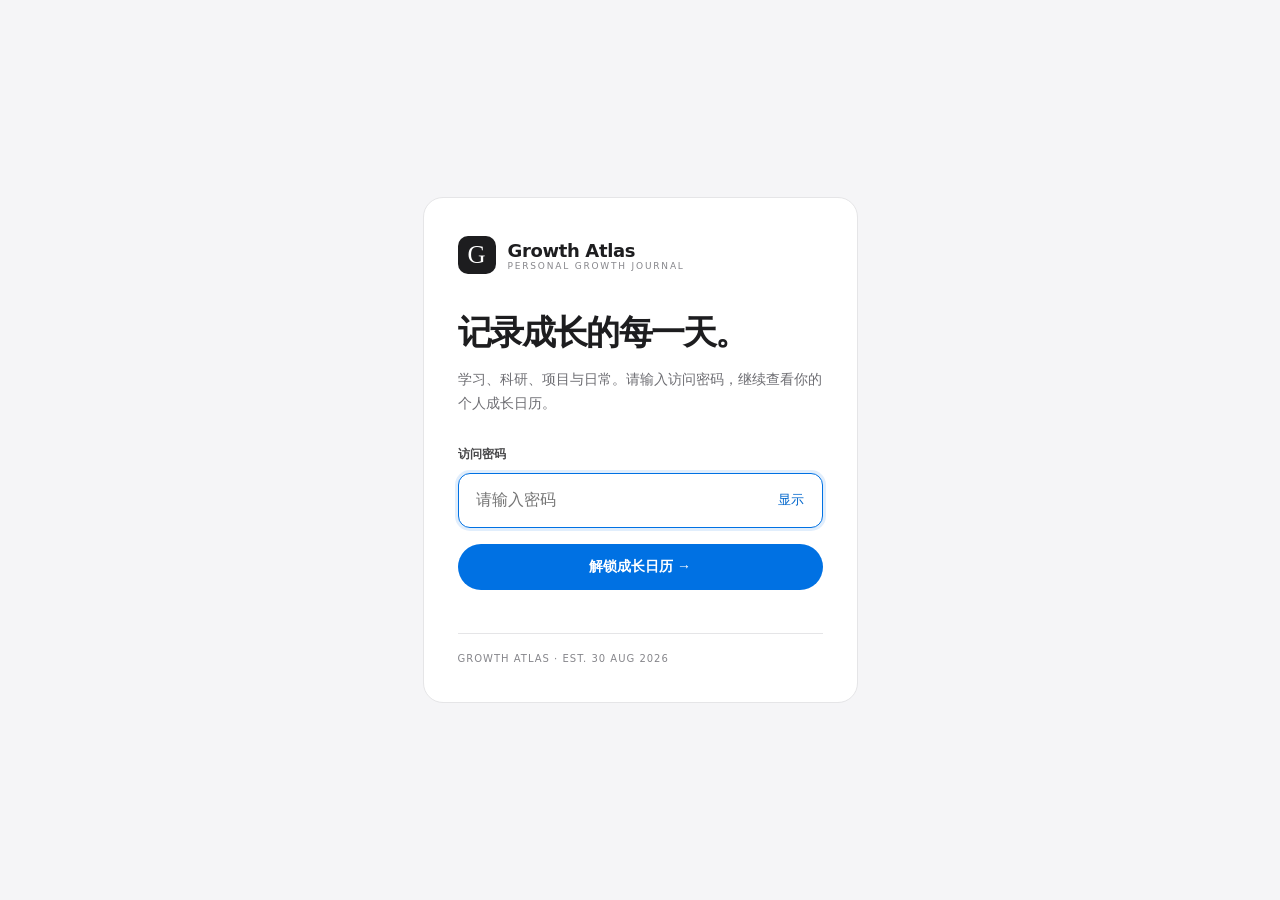
==== index.html @ aed60fb2 "Match password entry styling to simplified Growth Atlas design" ====
<!DOCTYPE html>
<html lang="zh-CN">
<head>
<meta charset="UTF-8"><meta name="viewport" content="width=device-width, initial-scale=1">
<meta name="color-scheme" content="light"><meta name="robots" content="noindex,nofollow">
<title>Growth Atlas · 访问日历</title>
<style>
:root{--bg:#f6f5f0;--ink:#20343c;--muted:#71837e;--accent:#356a61}
*{box-sizing:border-box}
html,body{margin:0;min-height:100%;font-family:system-ui,-apple-system,BlinkMacSystemFont,"Segoe UI","PingFang SC","Microsoft YaHei",sans-serif;color:var(--ink)}
body{min-height:100vh;display:grid;place-items:center;padding:24px;background:radial-gradient(ellipse at 18% 15%,#dcebe4,transparent 58%),radial-gradient(ellipse at 90% 85%,#e7e8da,transparent 46%),var(--bg)}
main{width:min(100%,435px);padding:40px 36px 30px;background:#fffefa;border:1px solid #e3e8e1;border-radius:22px;box-shadow:0 24px 90px #16322b16}
.logo-line{display:flex;align-items:center;gap:12px;margin-bottom:36px}
.logo{width:45px;height:45px;border-radius:14px;background:#223a3e;color:white;display:grid;place-items:center;font:27px Georgia,serif}
.brand{font-weight:750;font-size:19px}.brand-sub{font-size:9px;letter-spacing:.2em;color:#83948d}
.eyebrow{color:#4b8173;font-size:11px;letter-spacing:.16em;font-weight:700}
h1{font-size:29px;line-height:1.25;letter-spacing:-.035em;margin:12px 0 12px}
p{font-size:14px;line-height:1.8;color:#70837f;margin:0 0 26px}
label{font-size:12px;font-weight:700;display:block;margin-bottom:10px}
.field{border:1px solid #c8d9d1;border-radius:12px;display:flex;align-items:center;padding:5px 9px 5px 15px;background:white}
.field:focus-within{border-color:#4a8176;box-shadow:0 0 0 3px #4a817619}
input{flex:1;min-width:0;font-size:16px;height:43px;border:0;outline:0}
.toggle{background:none;color:#6d827b;border:0;cursor:pointer;padding:9px}
.submit{width:100%;background:#30665d;border:0;color:white;font-size:14px;font-weight:750;border-radius:12px;padding:14px;margin-top:16px;cursor:pointer}.submit:hover{background:#254e48}.submit:disabled{opacity:.65}
.error{min-height:24px;color:#ac4650;font-size:12px;margin-top:12px}
footer{border-top:1px solid #e4eae5;padding-top:19px;color:#99aaa2;font-size:10px;letter-spacing:.12em;margin-top:7px}
@media(max-width:480px){main{padding:28px 24px}h1{font-size:26px}}

/* EDITORIAL_MINIMAL_LOGIN_V1 */
:root{--bg:#f5f5f7;--ink:#1d1d1f;--muted:#6e6e73;--accent:#0071e3}
body{background:#f5f5f7;color:#1d1d1f}
main{width:min(100%,435px);padding:38px 34px;background:#fff;border:1px solid #e5e5e7;border-radius:20px;box-shadow:none}
.logo-line{margin-bottom:39px;gap:12px}
.logo{background:#1d1d1f;color:white;border-radius:10px;width:38px;height:38px;font-size:25px}
.brand{font-size:18px;letter-spacing:-.02em}
.brand-sub{font-size:9px;color:#86868b}
.eyebrow{display:none}
h1{font-size:34px;line-height:1.14;letter-spacing:-.052em;font-weight:715;margin:0 0 16px}
p{font-size:14px;color:#6e6e73;line-height:1.7;margin:0 0 30px}
label{color:#48484a;font-size:12px}
.field{background:#fff;border:1px solid #d2d2d7;border-radius:12px;box-shadow:none}
.field:focus-within{border-color:#0071e3;box-shadow:0 0 0 3px #0071e31e}
input{color:#1d1d1f}
.toggle{color:#0066cc}
.submit{background:#0071e3;border-radius:999px;padding:14px 17px;font-size:14px;font-weight:650}
.submit:hover{background:#0065ce}
footer{border-top:1px solid #e5e5e7;color:#86868b;letter-spacing:.10em}
@media(max-width:480px){body{padding:14px}main{padding:30px 24px;border-radius:17px}h1{font-size:31px}}

</style>
</head>
<body>
<main>
  <div class="logo-line"><span class="logo">G</span><div><div class="brand">Growth Atlas</div><div class="brand-sub">PERSONAL GROWTH JOURNAL</div></div></div>
  <div class="eyebrow">DAILY ARCHIVE · ACCESS</div>
  <h1>记录成长的每一天。</h1>
  <p>学习、科研、项目与日常。请输入访问密码，继续查看你的个人成长日历。</p>
  <form id="loginForm">
    <label for="password">访问密码</label>
    <div class="field"><input id="password" type="password" placeholder="请输入密码" autocomplete="current-password" required autofocus><button class="toggle" id="toggle" type="button">显示</button></div>
    <button class="submit" id="submit" type="submit">解锁成长日历 →</button>
    <div class="error" id="error" aria-live="polite"></div>
  </form>
  <footer>GROWTH ATLAS · EST. 30 AUG 2026</footer>
</main>
<script>
const ACCESS_HASH="3f55f98f2811bb4a04f81c5dff5974bf2f50a86e8c1baba782991a0f6e214bde",ACCESS_KEY="growthAtlasGate";
/* Always show password prompt on entering the root; reset previous tab unlock. */
try{sessionStorage.removeItem(ACCESS_KEY)}catch(err){}
document.getElementById("toggle").onclick=()=>{const f=document.getElementById("password");f.type=f.type==="password"?"text":"password";document.getElementById("toggle").textContent=f.type==="password"?"显示":"隐藏"};
document.getElementById("loginForm").addEventListener("submit",async e=>{
 e.preventDefault();
 const btn=document.getElementById("submit"),msg=document.getElementById("error");
 btn.disabled=true;msg.textContent="";
 try{
   const buf=await crypto.subtle.digest("SHA-256",new TextEncoder().encode(document.getElementById("password").value));
   const sum=Array.from(new Uint8Array(buf),v=>v.toString(16).padStart(2,"0")).join("");
   if(sum===ACCESS_HASH){sessionStorage.setItem(ACCESS_KEY,ACCESS_HASH);location.replace("./calendar.html");return;}
   msg.textContent="密码错误，请重新输入。";document.getElementById("password").select();
 }catch(err){msg.textContent="验证失败，请检查浏览器设置并使用 HTTPS 地址访问。"}
 finally{btn.disabled=false;}
});
</script>
</body>
</html>
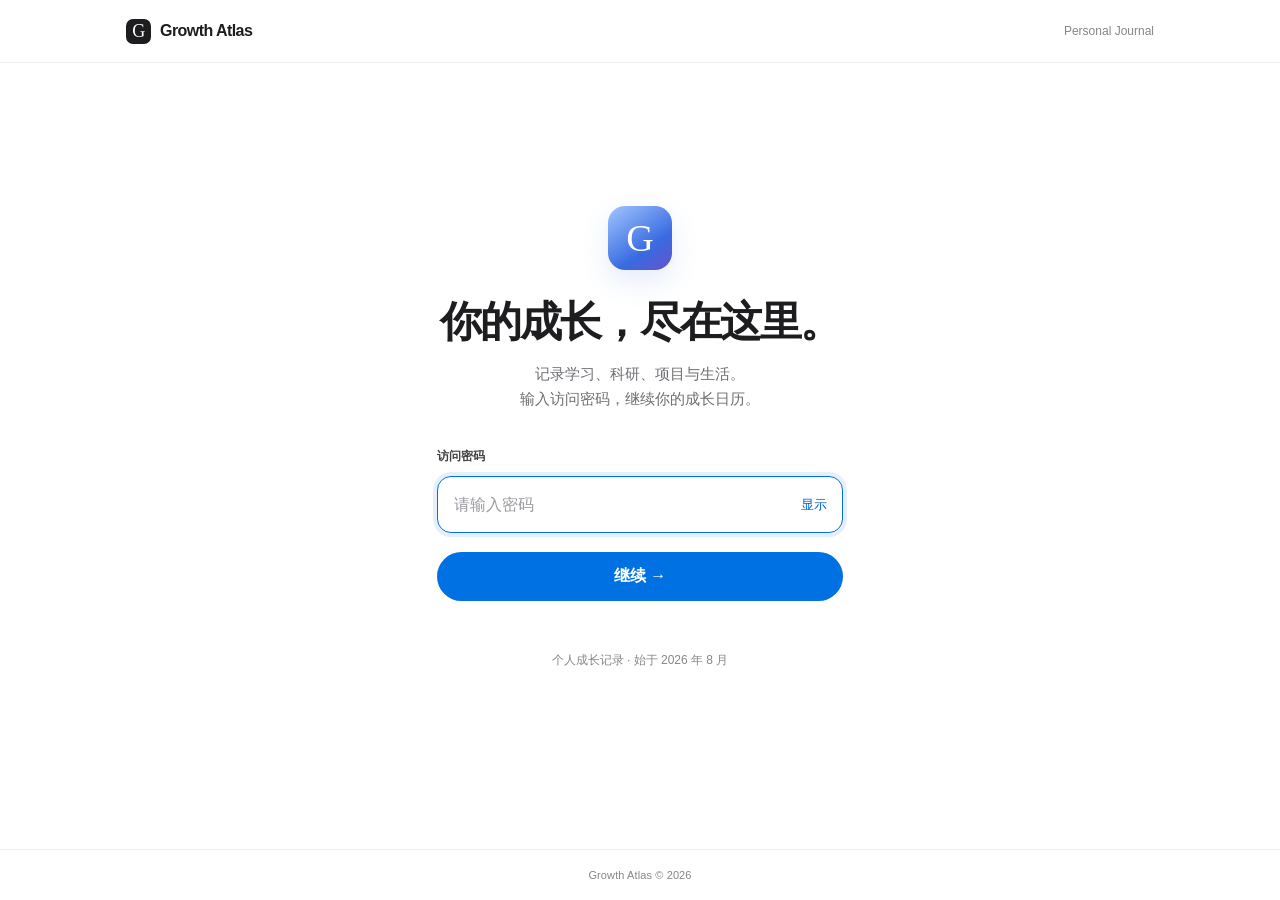
==== commit 90b51d43: "Refine login into a clean Apple-inspired centered sign-in experience" ====
--- a/index.html
+++ b/index.html
@@ -1,68 +1,83 @@
-<!DOCTYPE html>
+<!doctype html>
 <html lang="zh-CN">
 <head>
-<meta charset="UTF-8"><meta name="viewport" content="width=device-width, initial-scale=1">
-<meta name="color-scheme" content="light"><meta name="robots" content="noindex,nofollow">
-<title>Growth Atlas · 访问日历</title>
-<style>
-:root{--bg:#f6f5f0;--ink:#20343c;--muted:#71837e;--accent:#356a61}
-*{box-sizing:border-box}
-html,body{margin:0;min-height:100%;font-family:system-ui,-apple-system,BlinkMacSystemFont,"Segoe UI","PingFang SC","Microsoft YaHei",sans-serif;color:var(--ink)}
-body{min-height:100vh;display:grid;place-items:center;padding:24px;background:radial-gradient(ellipse at 18% 15%,#dcebe4,transparent 58%),radial-gradient(ellipse at 90% 85%,#e7e8da,transparent 46%),var(--bg)}
-main{width:min(100%,435px);padding:40px 36px 30px;background:#fffefa;border:1px solid #e3e8e1;border-radius:22px;box-shadow:0 24px 90px #16322b16}
-.logo-line{display:flex;align-items:center;gap:12px;margin-bottom:36px}
-.logo{width:45px;height:45px;border-radius:14px;background:#223a3e;color:white;display:grid;place-items:center;font:27px Georgia,serif}
-.brand{font-weight:750;font-size:19px}.brand-sub{font-size:9px;letter-spacing:.2em;color:#83948d}
-.eyebrow{color:#4b8173;font-size:11px;letter-spacing:.16em;font-weight:700}
-h1{font-size:29px;line-height:1.25;letter-spacing:-.035em;margin:12px 0 12px}
-p{font-size:14px;line-height:1.8;color:#70837f;margin:0 0 26px}
-label{font-size:12px;font-weight:700;display:block;margin-bottom:10px}
-.field{border:1px solid #c8d9d1;border-radius:12px;display:flex;align-items:center;padding:5px 9px 5px 15px;background:white}
-.field:focus-within{border-color:#4a8176;box-shadow:0 0 0 3px #4a817619}
-input{flex:1;min-width:0;font-size:16px;height:43px;border:0;outline:0}
-.toggle{background:none;color:#6d827b;border:0;cursor:pointer;padding:9px}
-.submit{width:100%;background:#30665d;border:0;color:white;font-size:14px;font-weight:750;border-radius:12px;padding:14px;margin-top:16px;cursor:pointer}.submit:hover{background:#254e48}.submit:disabled{opacity:.65}
-.error{min-height:24px;color:#ac4650;font-size:12px;margin-top:12px}
-footer{border-top:1px solid #e4eae5;padding-top:19px;color:#99aaa2;font-size:10px;letter-spacing:.12em;margin-top:7px}
-@media(max-width:480px){main{padding:28px 24px}h1{font-size:26px}}
-
-/* EDITORIAL_MINIMAL_LOGIN_V1 */
-:root{--bg:#f5f5f7;--ink:#1d1d1f;--muted:#6e6e73;--accent:#0071e3}
-body{background:#f5f5f7;color:#1d1d1f}
-main{width:min(100%,435px);padding:38px 34px;background:#fff;border:1px solid #e5e5e7;border-radius:20px;box-shadow:none}
-.logo-line{margin-bottom:39px;gap:12px}
-.logo{background:#1d1d1f;color:white;border-radius:10px;width:38px;height:38px;font-size:25px}
-.brand{font-size:18px;letter-spacing:-.02em}
-.brand-sub{font-size:9px;color:#86868b}
-.eyebrow{display:none}
-h1{font-size:34px;line-height:1.14;letter-spacing:-.052em;font-weight:715;margin:0 0 16px}
-p{font-size:14px;color:#6e6e73;line-height:1.7;margin:0 0 30px}
-label{color:#48484a;font-size:12px}
-.field{background:#fff;border:1px solid #d2d2d7;border-radius:12px;box-shadow:none}
-.field:focus-within{border-color:#0071e3;box-shadow:0 0 0 3px #0071e31e}
-input{color:#1d1d1f}
-.toggle{color:#0066cc}
-.submit{background:#0071e3;border-radius:999px;padding:14px 17px;font-size:14px;font-weight:650}
-.submit:hover{background:#0065ce}
-footer{border-top:1px solid #e5e5e7;color:#86868b;letter-spacing:.10em}
-@media(max-width:480px){body{padding:14px}main{padding:30px 24px;border-radius:17px}h1{font-size:31px}}
-
-</style>
+  <meta charset="utf-8">
+  <meta name="viewport" content="width=device-width,initial-scale=1">
+  <meta name="color-scheme" content="light">
+  <meta name="robots" content="noindex,nofollow">
+  <meta name="theme-color" content="#ffffff">
+  <title>登录 · Growth Atlas</title>
+  <style>
+    :root{--ink:#1d1d1f;--secondary:#6e6e73;--line:#d2d2d7;--blue:#0071e3}
+    *{box-sizing:border-box}
+    html{font-family:-apple-system,BlinkMacSystemFont,"SF Pro Display","Segoe UI","PingFang SC","Microsoft YaHei",sans-serif;background:#fff;color:var(--ink);-webkit-font-smoothing:antialiased}
+    body{min-height:100svh;margin:0;display:flex;flex-direction:column}
+    button,input{font:inherit}
+    button{cursor:pointer}
+    button:focus-visible,input:focus-visible{outline:3px solid #87bfff;outline-offset:3px}
+    .topbar{width:100%;border-bottom:1px solid #f0f0f2}
+    .topbar-inner{height:62px;max-width:1100px;margin:auto;padding:0 36px;display:flex;align-items:center;justify-content:space-between}
+    .wordmark{display:flex;gap:9px;align-items:center;font-size:16px;font-weight:650;letter-spacing:-.035em}
+    .wordmark-icon{display:grid;place-items:center;width:25px;height:25px;background:#1d1d1f;border-radius:7px;color:#fff;font:18px Georgia,serif}
+    .topbar-note{font-size:12px;color:#86868b}
+    main{flex:1;display:flex;justify-content:center;align-items:center;padding:50px 24px 75px}
+    .login{width:100%;max-width:406px;text-align:center}
+    .mark{height:64px;width:64px;margin:0 auto 28px;background:linear-gradient(145deg,#a2c6ff,#386be1 65%,#6753c8);border-radius:17px;box-shadow:0 11px 28px rgba(51,104,211,.13);color:white;display:grid;place-items:center;font:38px Georgia,serif}
+    h1{font-size:clamp(31px,5vw,42px);line-height:1.13;font-weight:700;letter-spacing:-.048em;margin:0}
+    .subtitle{margin:17px auto 37px;max-width:390px;color:var(--secondary);font-size:15px;line-height:1.65}
+    form{text-align:left;width:100%}
+    label{display:block;margin:0 0 11px;font-size:12px;font-weight:650;color:#424245}
+    .field{display:flex;align-items:center;border:1px solid var(--line);border-radius:14px;height:57px;background:#fff;transition:border .15s,box-shadow .15s}
+    .field:focus-within{border-color:var(--blue);box-shadow:0 0 0 4px rgba(0,113,227,.10)}
+    input{flex:1;width:100%;min-width:0;height:100%;padding:0 16px;border:0;border-radius:14px;background:transparent;color:var(--ink);font-size:16px;outline:none}
+    input::placeholder{color:#9b9ba0}
+    input:focus-visible{outline:0}
+    .toggle{height:40px;padding:0 15px;border:0;background:none;color:#0066cc;font-size:13px;white-space:nowrap}
+    .toggle:hover{text-decoration:underline}
+    .submit{display:block;width:100%;border:0;border-radius:999px;background:var(--blue);color:white;font-size:16px;font-weight:600;min-height:49px;padding:12px 20px;margin-top:19px;transition:background .15s}
+    .submit:hover{background:#0077ed}
+    .submit:active{background:#0066cc}
+    .submit:disabled{opacity:.65;cursor:wait}
+    .error{min-height:26px;color:#bf333b;font-size:13px;line-height:1.5;margin-top:12px;text-align:center}
+    .footnote{text-align:center;font-size:12px;color:#86868b;margin-top:13px}
+    footer{border-top:1px solid #f0f0f2;color:#86868b;padding:19px 36px;text-align:center;font-size:11px;letter-spacing:.01em}
+    @media(max-width:600px){
+      .topbar-inner{height:55px;padding:0 22px}
+      .topbar-note{font-size:11px}
+      main{padding:55px 27px 70px;align-items:flex-start}
+      .mark{margin-bottom:29px}
+      h1{font-size:32px}
+      .subtitle{font-size:14px;margin-bottom:34px}
+      footer{padding:17px 20px}
+    }
+    @media(prefers-reduced-motion:reduce){*,*:before,*:after{transition:none!important}}
+  </style>
 </head>
 <body>
-<main>
-  <div class="logo-line"><span class="logo">G</span><div><div class="brand">Growth Atlas</div><div class="brand-sub">PERSONAL GROWTH JOURNAL</div></div></div>
-  <div class="eyebrow">DAILY ARCHIVE · ACCESS</div>
-  <h1>记录成长的每一天。</h1>
-  <p>学习、科研、项目与日常。请输入访问密码，继续查看你的个人成长日历。</p>
-  <form id="loginForm">
-    <label for="password">访问密码</label>
-    <div class="field"><input id="password" type="password" placeholder="请输入密码" autocomplete="current-password" required autofocus><button class="toggle" id="toggle" type="button">显示</button></div>
-    <button class="submit" id="submit" type="submit">解锁成长日历 →</button>
-    <div class="error" id="error" aria-live="polite"></div>
-  </form>
-  <footer>GROWTH ATLAS · EST. 30 AUG 2026</footer>
-</main>
+  <header class="topbar">
+    <div class="topbar-inner">
+      <div class="wordmark"><span class="wordmark-icon" aria-hidden="true">G</span><span>Growth Atlas</span></div>
+      <span class="topbar-note">Personal Journal</span>
+    </div>
+  </header>
+  <main>
+    <section class="login" aria-labelledby="welcome">
+      <div class="mark" aria-hidden="true">G</div>
+      <h1 id="welcome">你的成长，尽在这里。</h1>
+      <p class="subtitle">记录学习、科研、项目与生活。<br>输入访问密码，继续你的成长日历。</p>
+      <form id="loginForm">
+        <label for="password">访问密码</label>
+        <div class="field">
+          <input id="password" type="password" placeholder="请输入密码" autocomplete="current-password" required autofocus>
+          <button class="toggle" id="toggle" type="button" aria-label="显示或隐藏密码">显示</button>
+        </div>
+        <button class="submit" id="submit" type="submit">继续 <span aria-hidden="true">→</span></button>
+        <div class="error" id="error" aria-live="polite"></div>
+      </form>
+      <p class="footnote">个人成长记录 · 始于 2026 年 8 月</p>
+    </section>
+  </main>
+  <footer>Growth Atlas © 2026</footer>
 <script>
 const ACCESS_HASH="3f55f98f2811bb4a04f81c5dff5974bf2f50a86e8c1baba782991a0f6e214bde",ACCESS_KEY="growthAtlasGate";
 /* Always show password prompt on entering the root; reset previous tab unlock. */
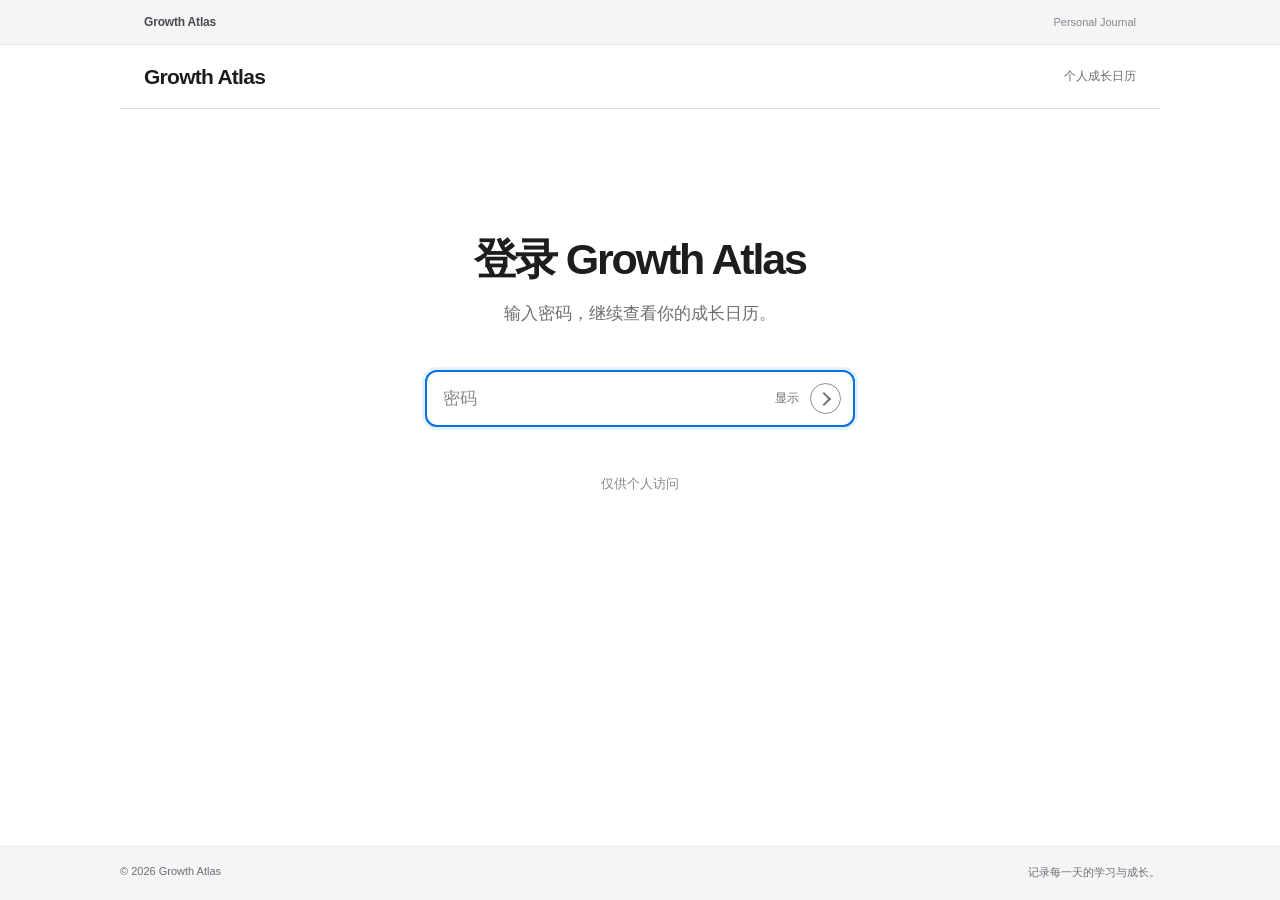
==== commit b7aaabe8: "Redesign password entry as minimal Apple Account-inspired login" ====
--- a/index.html
+++ b/index.html
@@ -1,83 +1,88 @@
-<!doctype html>
+<!DOCTYPE html>
 <html lang="zh-CN">
 <head>
-  <meta charset="utf-8">
-  <meta name="viewport" content="width=device-width,initial-scale=1">
+  <meta charset="UTF-8">
+  <meta name="viewport" content="width=device-width, initial-scale=1">
   <meta name="color-scheme" content="light">
+  <meta name="theme-color" content="#ffffff">
   <meta name="robots" content="noindex,nofollow">
-  <meta name="theme-color" content="#ffffff">
-  <title>登录 · Growth Atlas</title>
+  <title>登录 Growth Atlas</title>
   <style>
-    :root{--ink:#1d1d1f;--secondary:#6e6e73;--line:#d2d2d7;--blue:#0071e3}
-    *{box-sizing:border-box}
-    html{font-family:-apple-system,BlinkMacSystemFont,"SF Pro Display","Segoe UI","PingFang SC","Microsoft YaHei",sans-serif;background:#fff;color:var(--ink);-webkit-font-smoothing:antialiased}
-    body{min-height:100svh;margin:0;display:flex;flex-direction:column}
+    :root{--ink:#1d1d1f;--muted:#6e6e73;--subtle:#86868b;--line:#d2d2d7;--blue:#0071e3}
+    *,*::before,*::after{box-sizing:border-box}
+    html{min-height:100%;background:#fff;-webkit-font-smoothing:antialiased}
+    body{margin:0;min-height:100svh;display:flex;flex-direction:column;color:var(--ink);font-family:-apple-system,BlinkMacSystemFont,"SF Pro Display","SF Pro Text","Segoe UI","PingFang SC","Microsoft YaHei",sans-serif}
     button,input{font:inherit}
     button{cursor:pointer}
-    button:focus-visible,input:focus-visible{outline:3px solid #87bfff;outline-offset:3px}
-    .topbar{width:100%;border-bottom:1px solid #f0f0f2}
-    .topbar-inner{height:62px;max-width:1100px;margin:auto;padding:0 36px;display:flex;align-items:center;justify-content:space-between}
-    .wordmark{display:flex;gap:9px;align-items:center;font-size:16px;font-weight:650;letter-spacing:-.035em}
-    .wordmark-icon{display:grid;place-items:center;width:25px;height:25px;background:#1d1d1f;border-radius:7px;color:#fff;font:18px Georgia,serif}
-    .topbar-note{font-size:12px;color:#86868b}
-    main{flex:1;display:flex;justify-content:center;align-items:center;padding:50px 24px 75px}
-    .login{width:100%;max-width:406px;text-align:center}
-    .mark{height:64px;width:64px;margin:0 auto 28px;background:linear-gradient(145deg,#a2c6ff,#386be1 65%,#6753c8);border-radius:17px;box-shadow:0 11px 28px rgba(51,104,211,.13);color:white;display:grid;place-items:center;font:38px Georgia,serif}
-    h1{font-size:clamp(31px,5vw,42px);line-height:1.13;font-weight:700;letter-spacing:-.048em;margin:0}
-    .subtitle{margin:17px auto 37px;max-width:390px;color:var(--secondary);font-size:15px;line-height:1.65}
-    form{text-align:left;width:100%}
-    label{display:block;margin:0 0 11px;font-size:12px;font-weight:650;color:#424245}
-    .field{display:flex;align-items:center;border:1px solid var(--line);border-radius:14px;height:57px;background:#fff;transition:border .15s,box-shadow .15s}
-    .field:focus-within{border-color:var(--blue);box-shadow:0 0 0 4px rgba(0,113,227,.10)}
-    input{flex:1;width:100%;min-width:0;height:100%;padding:0 16px;border:0;border-radius:14px;background:transparent;color:var(--ink);font-size:16px;outline:none}
-    input::placeholder{color:#9b9ba0}
+    button:focus-visible,input:focus-visible{outline:3px solid #80baff;outline-offset:3px}
+    .global-nav{height:45px;background:#f5f5f7;border-bottom:1px solid rgba(0,0,0,.04)}
+    .global-nav__inner{height:100%;max-width:1040px;margin:0 auto;padding:0 24px;display:flex;align-items:center;justify-content:space-between}
+    .global-nav__text{font-size:12px;letter-spacing:-.015em;font-weight:600;color:#4b4b4f}
+    .global-nav__minor{font-size:11px;color:#86868b}
+    .product-header{max-width:1040px;margin:0 auto;width:100%;min-height:64px;padding:0 24px;display:flex;align-items:center;justify-content:space-between;border-bottom:1px solid #dedee2}
+    .product-name{font-size:21px;font-weight:650;letter-spacing:-.035em}
+    .product-label{font-size:12px;color:var(--muted)}
+    main{flex:1;display:flex;justify-content:center;align-items:flex-start;padding:clamp(95px,14vh,158px) 24px 76px}
+    .signin{width:100%;max-width:430px;text-align:center}
+    h1{font-size:clamp(34px,4.3vw,43px);line-height:1.16;font-weight:665;letter-spacing:-.05em;margin:0}
+    .subtitle{font-size:17px;line-height:1.6;color:var(--muted);margin:15px 0 43px}
+    form{margin:0;text-align:left}
+    .field{height:57px;border:1px solid #86868b;border-radius:12px;display:flex;align-items:center;background:#fff;transition:border-color .15s,box-shadow .15s}
+    .field:focus-within{border:2px solid var(--blue);box-shadow:0 0 0 3px rgba(0,113,227,.10)}
+    input{background:transparent;border:0;outline:none!important;height:100%;flex:1;min-width:0;width:100%;padding:0 16px;font-size:17px;letter-spacing:0;color:var(--ink)}
+    input::placeholder{color:#86868b;opacity:1}
     input:focus-visible{outline:0}
-    .toggle{height:40px;padding:0 15px;border:0;background:none;color:#0066cc;font-size:13px;white-space:nowrap}
-    .toggle:hover{text-decoration:underline}
-    .submit{display:block;width:100%;border:0;border-radius:999px;background:var(--blue);color:white;font-size:16px;font-weight:600;min-height:49px;padding:12px 20px;margin-top:19px;transition:background .15s}
-    .submit:hover{background:#0077ed}
-    .submit:active{background:#0066cc}
-    .submit:disabled{opacity:.65;cursor:wait}
-    .error{min-height:26px;color:#bf333b;font-size:13px;line-height:1.5;margin-top:12px;text-align:center}
-    .footnote{text-align:center;font-size:12px;color:#86868b;margin-top:13px}
-    footer{border-top:1px solid #f0f0f2;color:#86868b;padding:19px 36px;text-align:center;font-size:11px;letter-spacing:.01em}
+    .toggle{border:0;background:transparent;color:#6e6e73;font-size:12px;font-weight:500;padding:9px 8px;white-space:nowrap}
+    .toggle:hover{color:#0066cc}
+    .submit{flex-shrink:0;display:grid;place-items:center;border:1.5px solid #8d8d92;background:#fff;color:#6e6e73;width:31px;height:31px;border-radius:100%;padding:0;margin:0 12px 0 3px;transition:background .15s,color .15s,border-color .15s}
+    .submit::after{content:"";display:block;width:10px;height:10px;border-top:2px solid currentColor;border-right:2px solid currentColor;transform:rotate(45deg);margin-left:-4px}
+    .submit:hover{background:#1d1d1f;border-color:#1d1d1f;color:#fff}
+    .submit:disabled{opacity:.55;cursor:wait}
+    .submit .submit-copy{position:absolute;width:1px;height:1px;padding:0;margin:-1px;overflow:hidden;clip:rect(0,0,0,0);white-space:nowrap;border:0}
+    .error{min-height:22px;margin-top:12px;font-size:13px;color:#bf333b;text-align:left}
+    .help{font-size:13px;line-height:1.65;color:var(--subtle);margin:12px 0 0;text-align:center}
+    footer{background:#f5f5f7;margin-top:auto;padding:20px 24px;color:#6e6e73;font-size:11px}
+    .footer-inner{max-width:1040px;margin:auto;display:flex;justify-content:space-between;gap:14px}
     @media(max-width:600px){
-      .topbar-inner{height:55px;padding:0 22px}
-      .topbar-note{font-size:11px}
-      main{padding:55px 27px 70px;align-items:flex-start}
-      .mark{margin-bottom:29px}
-      h1{font-size:32px}
-      .subtitle{font-size:14px;margin-bottom:34px}
-      footer{padding:17px 20px}
+      .product-header{min-height:58px}
+      .product-name{font-size:19px}
+      main{padding:105px 24px 66px}
+      h1{font-size:34px}
+      .subtitle{font-size:16px;margin:15px 0 38px}
+      .footer-inner{flex-direction:column;gap:7px}
     }
-    @media(prefers-reduced-motion:reduce){*,*:before,*:after{transition:none!important}}
+    @media(prefers-reduced-motion:reduce){*,*::before,*::after{transition:none!important}}
   </style>
 </head>
 <body>
-  <header class="topbar">
-    <div class="topbar-inner">
-      <div class="wordmark"><span class="wordmark-icon" aria-hidden="true">G</span><span>Growth Atlas</span></div>
-      <span class="topbar-note">Personal Journal</span>
+  <header>
+    <div class="global-nav">
+      <div class="global-nav__inner">
+        <span class="global-nav__text">Growth Atlas</span>
+        <span class="global-nav__minor">Personal Journal</span>
+      </div>
+    </div>
+    <div class="product-header">
+      <span class="product-name">Growth Atlas</span>
+      <span class="product-label">个人成长日历</span>
     </div>
   </header>
   <main>
-    <section class="login" aria-labelledby="welcome">
-      <div class="mark" aria-hidden="true">G</div>
-      <h1 id="welcome">你的成长，尽在这里。</h1>
-      <p class="subtitle">记录学习、科研、项目与生活。<br>输入访问密码，继续你的成长日历。</p>
+    <section class="signin" aria-labelledby="pageTitle">
+      <h1 id="pageTitle">登录 Growth Atlas</h1>
+      <p class="subtitle">输入密码，继续查看你的成长日历。</p>
       <form id="loginForm">
-        <label for="password">访问密码</label>
         <div class="field">
-          <input id="password" type="password" placeholder="请输入密码" autocomplete="current-password" required autofocus>
+          <input id="password" type="password" placeholder="密码" aria-label="访问密码" autocomplete="current-password" required autofocus>
           <button class="toggle" id="toggle" type="button" aria-label="显示或隐藏密码">显示</button>
+          <button class="submit" id="submit" type="submit" aria-label="解锁日历"><span class="submit-copy">继续</span></button>
         </div>
-        <button class="submit" id="submit" type="submit">继续 <span aria-hidden="true">→</span></button>
         <div class="error" id="error" aria-live="polite"></div>
       </form>
-      <p class="footnote">个人成长记录 · 始于 2026 年 8 月</p>
+      <p class="help">仅供个人访问</p>
     </section>
   </main>
-  <footer>Growth Atlas © 2026</footer>
+  <footer><div class="footer-inner"><span>© 2026 Growth Atlas</span><span>记录每一天的学习与成长。</span></div></footer>
 <script>
 const ACCESS_HASH="3f55f98f2811bb4a04f81c5dff5974bf2f50a86e8c1baba782991a0f6e214bde",ACCESS_KEY="growthAtlasGate";
 /* Always show password prompt on entering the root; reset previous tab unlock. */
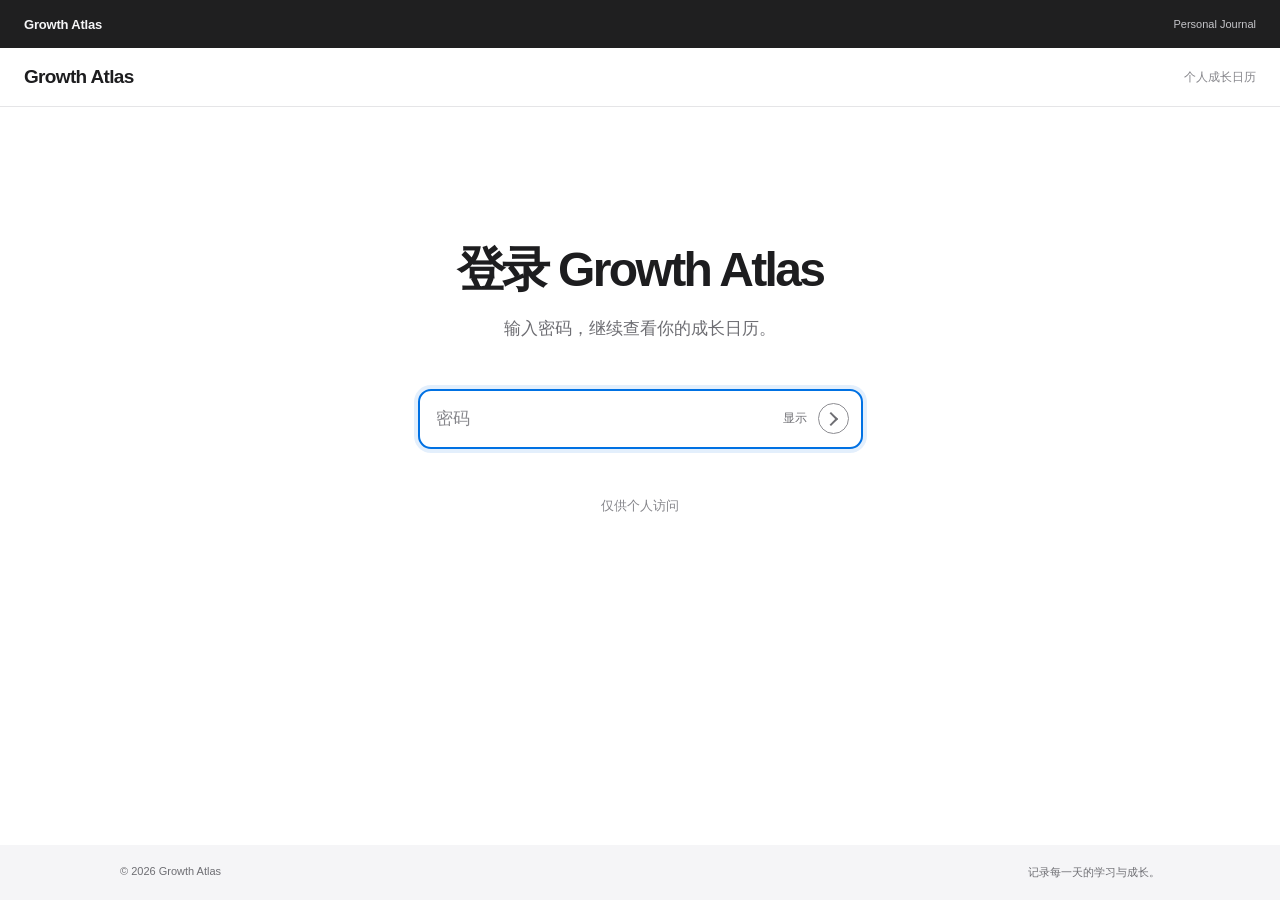
==== commit 59684b46: "Align password page navigation, typography and motion with redesigned calendar" ====
--- a/index.html
+++ b/index.html
@@ -52,7 +52,28 @@
       .footer-inner{flex-direction:column;gap:7px}
     }
     @media(prefers-reduced-motion:reduce){*,*::before,*::after{transition:none!important}}
-  </style>
+  
+/* MATCHED SITEWIDE VISUAL SYSTEM / APPLE.COM-INSPIRED */
+.global-nav{height:48px;background:rgba(22,22,23,.96);border-bottom:0;color:#f5f5f7}
+.global-nav__inner{height:48px;max-width:1360px}
+.global-nav__text{font-size:13px;font-weight:650;color:#f5f5f7}
+.global-nav__minor{color:#c5c5c9;font-size:11px}
+.product-header{max-width:1360px;min-height:59px;border-bottom:1px solid #e5e5e7}
+.product-name{font-size:19px;font-weight:675}
+.product-label{font-size:12px;color:#86868b}
+main{padding-top:clamp(103px,15vh,172px)}
+.signin{max-width:445px;animation:signInRise .72s cubic-bezier(.22,1,.36,1) both}
+h1{font-size:clamp(36px,4vw,48px);font-weight:685;letter-spacing:-.055em}
+.subtitle{font-size:17px;margin:17px 0 47px}
+.field{height:60px;border-radius:13px;transition:border-color .25s,box-shadow .25s}
+.field:focus-within{box-shadow:0 0 0 4px rgba(0,113,227,.11)}
+.submit{transition:background .24s,color .24s,transform .3s cubic-bezier(.22,1,.36,1)}
+.submit:hover{transform:translateX(2px)}
+@keyframes signInRise{from{opacity:0;transform:translateY(22px)}to{opacity:1;transform:none}}
+@media(max-width:600px){.global-nav__inner{padding:0 20px}.product-header{padding:0 20px}.signin{width:100%}main{padding:90px 24px 60px}h1{font-size:36px}.subtitle{font-size:15px;margin-bottom:41px}}
+@media(prefers-reduced-motion:reduce){.signin{animation:none}.submit{transition:none}}
+
+</style>
 </head>
 <body>
   <header>
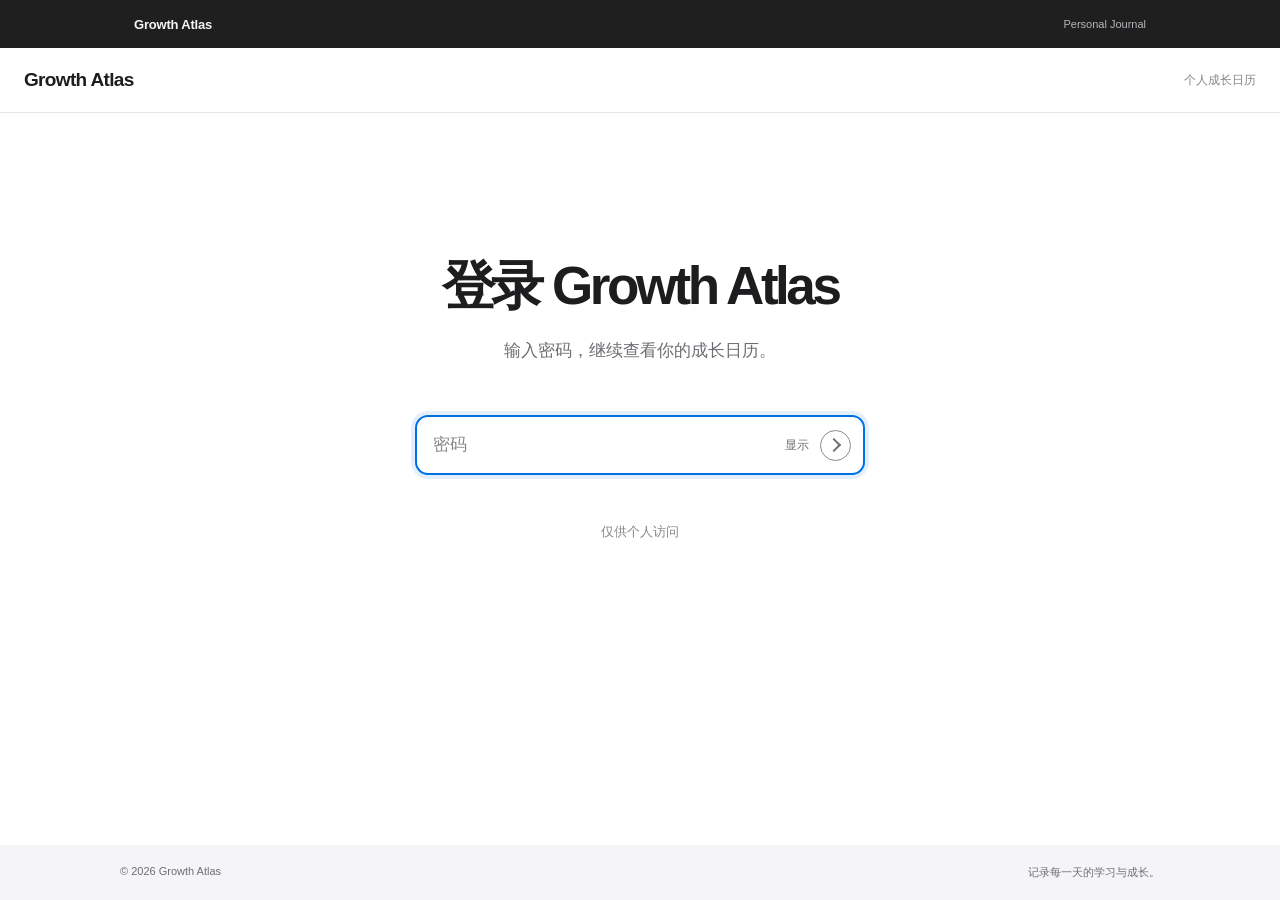
==== commit 25baa958: "Coordinate password page with cinematic Growth Atlas redesign" ====
--- a/index.html
+++ b/index.html
@@ -73,6 +73,22 @@
 @media(max-width:600px){.global-nav__inner{padding:0 20px}.product-header{padding:0 20px}.signin{width:100%}main{padding:90px 24px 60px}h1{font-size:36px}.subtitle{font-size:15px;margin-bottom:41px}}
 @media(prefers-reduced-motion:reduce){.signin{animation:none}.submit{transition:none}}
 
+
+/* Apple.com-inspired sitewide entry presentation, coordinated with immersive journal */
+.global-nav{height:48px;background:rgba(22,22,23,.96)}
+.global-nav__inner{height:48px;max-width:1060px}
+.global-nav__text{font-size:13px;color:#f5f5f7;font-weight:620}
+.global-nav__minor{color:#b5b5bc;font-size:11px}
+.product-header{height:65px;border-bottom:1px solid #e5e5e7}
+main{flex:1;padding:clamp(108px,16vh,171px) 24px 95px}
+.signin{max-width:450px}
+h1{font-size:clamp(40px,4.8vw,53px);font-weight:700;letter-spacing:-.065em;line-height:1.11}
+.subtitle{font-size:17px;color:#6e6e73;line-height:1.6;margin:21px 0 51px}
+.field{height:60px;border-radius:13px}
+input{font-size:17px}
+.help{color:#86868b}
+@media(max-width:600px){main{padding:115px 24px 65px}h1{font-size:42px}.subtitle{font-size:16px}.product-header{height:57px}}
+
 </style>
 </head>
 <body>
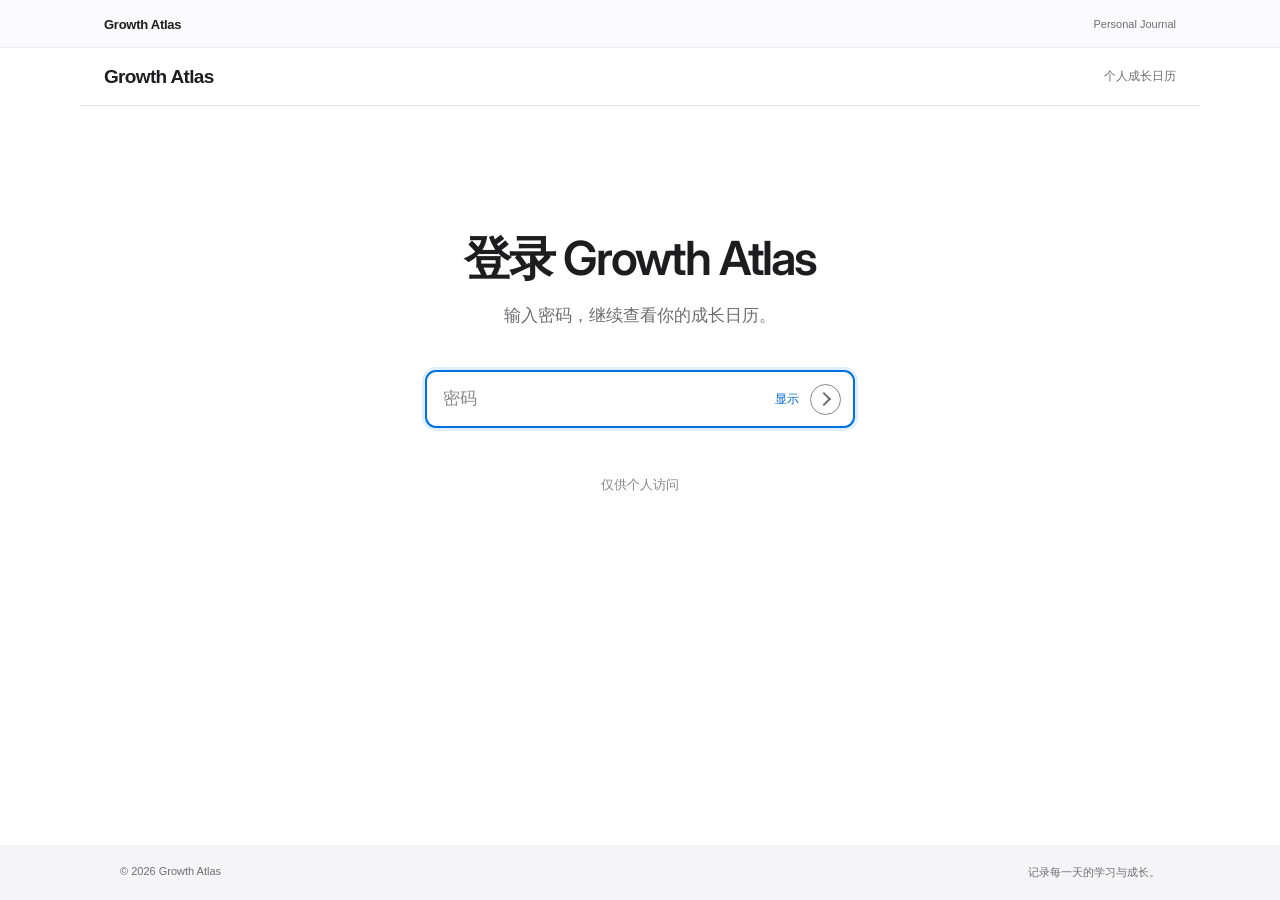
==== commit 781b3d4c: "Match login typography and neutral colors to Apple-inspired calendar" ====
--- a/index.html
+++ b/index.html
@@ -7,6 +7,9 @@
   <meta name="theme-color" content="#ffffff">
   <meta name="robots" content="noindex,nofollow">
   <title>登录 Growth Atlas</title>
+<link rel="preconnect" href="https://fonts.googleapis.com">
+<link rel="preconnect" href="https://fonts.gstatic.com" crossorigin>
+<link href="https://fonts.googleapis.com/css2?family=Inter:wght@400;500;600;700&display=swap" rel="stylesheet">
   <style>
     :root{--ink:#1d1d1f;--muted:#6e6e73;--subtle:#86868b;--line:#d2d2d7;--blue:#0071e3}
     *,*::before,*::after{box-sizing:border-box}
@@ -89,6 +92,33 @@
 .help{color:#86868b}
 @media(max-width:600px){main{padding:115px 24px 65px}h1{font-size:42px}.subtitle{font-size:16px}.product-header{height:57px}}
 
+
+/* APPLE-STYLE TYPOGRAPHY PALETTE V5 - unified with calendar */
+:root{--ink:#1d1d1f;--muted:#6e6e73;--subtle:#86868b;--line:#d2d2d7;--blue:#0071e3}
+html{background:#fff;color:#1d1d1f;font-family:"SF Pro Text","SF Pro Display",Inter,-apple-system,BlinkMacSystemFont,"Helvetica Neue","PingFang SC","Microsoft YaHei",Arial,sans-serif;-webkit-font-smoothing:antialiased}
+body{background:#fff;color:#1d1d1f;font-weight:400}
+.global-nav{background:rgba(250,250,252,.96);height:48px;border-bottom:1px solid rgba(0,0,0,.045)}
+.global-nav__inner{height:48px;max-width:1120px;padding:0 24px}
+.global-nav__text{color:#1d1d1f;font-size:13px;font-weight:600;letter-spacing:-.02em}
+.global-nav__minor{color:#6e6e73;font-size:11px}
+.product-header{max-width:1120px;min-height:58px;height:58px;border-bottom:1px solid #e5e5e7}
+.product-name{font-size:19px;font-weight:600;color:#1d1d1f}
+.product-label{color:#6e6e73;font-size:12px}
+main{padding:clamp(95px,14vh,145px) 24px 85px}
+.signin{max-width:430px}
+h1{font-family:"SF Pro Display",Inter,-apple-system,BlinkMacSystemFont,"Helvetica Neue","PingFang SC","Microsoft YaHei",Arial,sans-serif;font-size:clamp(38px,4.5vw,47px);font-weight:600;line-height:1.12;letter-spacing:-.04em}
+.subtitle{font-size:17px;font-weight:400;color:#6e6e73;line-height:1.5;margin:18px 0 42px}
+.field{height:58px;border-color:#86868b;border-radius:11px;box-shadow:none}
+.field:focus-within{border-color:#0071e3;box-shadow:0 0 0 3px rgba(0,113,227,.12)}
+input{font-family:inherit;font-size:17px;font-weight:400}
+input::placeholder{color:#86868b}
+.toggle{color:#0066cc;font-size:12px;font-weight:400}
+.help{color:#86868b}
+.submit{border:1px solid #86868b;background:#fff;color:#6e6e73}
+.submit:hover{background:#0071e3;color:#fff;border-color:#0071e3}
+footer{background:#f5f5f7;color:#6e6e73;font-size:11px}
+@media(max-width:600px){main{padding:100px 24px 60px}h1{font-size:38px}.subtitle{font-size:16px}.product-header{height:55px;min-height:55px}}
+
 </style>
 </head>
 <body>
